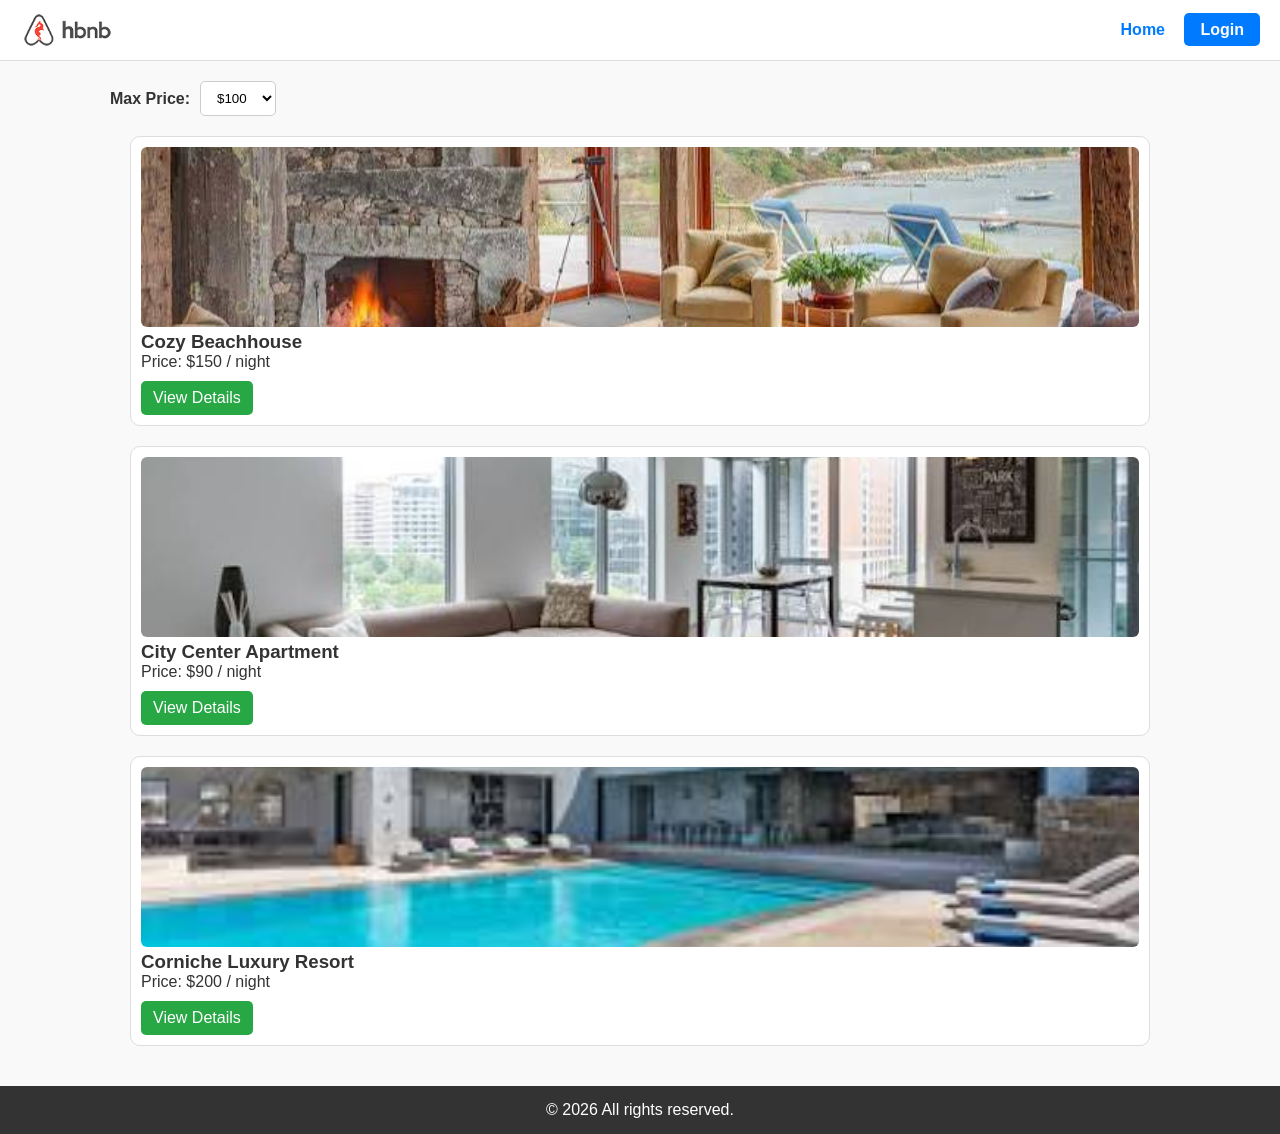
==== part4/base_model/index.html @ 72900890 "add more details" ====
<!DOCTYPE html>
<html lang="en">
<head>
    <meta charset="UTF-8">
    <meta name="viewport" content="width=device-width, initial-scale=1.0">
    <title>List of Places</title>
    <link rel="stylesheet" href="styles.css">
    
</head>
<body>
    <header>
       <img src="images/logo.png" alt="HBnB Logo" class="logo">
        <nav>
            <a href="index.html">Home</a>
            <a href="login.html" class="login-button">Login</a>
        </nav>
    </header>
    
    <main>
        <section id="filter">
            <label for="price-filter">Max Price:</label>
            <select id="price-filter">
                <option value="100">$100</option>
                <option value="200">$200</option>
                <option value="500">$500</option>
            </select>
        </section>

        <section id="places-list">
            <!-- Card 1 -->
            <article class="place-card">
                <img src="images/image1.jpg" alt="Cozy Beachhouse" class="place-img">
                <h3>Cozy Beachhouse</h3>
                <p>Price: $150 / night</p>
                <a href="place.html" class="details-button">View Details</a>
            </article>
            
            <!-- Card 2 -->
            <article class="place-card">
                <img src="images/image2.jpg" alt="City Center Apartment" class="place-img">
                <h3>City Center Apartment</h3>
                <p>Price: $90 / night</p>
                <a href="place.html" class="details-button">View Details</a>
                 </article>


                
           <!-- Card 3 -->
            <article class="place-card">
                <img src="images/image3.jpg" alt="Corniche Luxury Resort" class="place-img">
                <h3>Corniche Luxury Resort</h3>
                <p>Price: $200 / night</p>
                <a href="place.html" class="details-button">View Details</a>   
            </article>
        </section>
    </main>

    <footer>
        <p>&copy; 2026 All rights reserved.</p>
    </footer>
</body>
</html>
---- part4/base_model/styles.css ----
/* General Rules */
* {
    box-sizing: border-box;
    margin: 0;
    padding: 0;
    font-family: 'Segoe UI', Tahoma, Geneva, Verdana, sans-serif;
}

body {
    display: flex;
    flex-direction: column;
    min-height: 100vh;
    background-color: #f9f9f9;
    color: #333;
}

/* Header & Navigation */
header {
    background-color: #ffffff;
    border-bottom: 1px solid #ddd;
    padding: 10px 20px;
    display: flex;
    justify-content: space-between;
    align-items: center;
}

.logo {
    height: 40px;
}

nav a {
    margin-left: 15px;
    text-decoration: none;
    color: #007bff;
    font-weight: bold;
}

.login-button {
    background-color: #007bff;
    color: white !important;
    padding: 8px 16px;
    border-radius: 5px;
    text-decoration: none;
}

/* Main Layout */
main {
    flex: 1;
    max-width: 1100px;
    width: 100%;
    margin: 0 auto;
    padding: 20px;
}
/* Filter Section */
#filter {
    margin-bottom: 20px;
    display: flex;
    align-items: center;
    gap: 10px;
}

#filter label {
    font-weight: bold;
}

#price-filter {
    padding: 8px 12px;
    border: 1px solid #ccc;
    border-radius: 5px;
    background-color: #fff;
    cursor: pointer;
}

/* Place Cards & Review Cards (Required Specs) */
.place-card, .review-card {
    margin: 20px;
    padding: 10px;
    border: 1px solid #ddd;
    border-radius: 10px;
    background-color: #fff;
}

.places-grid {
    display: grid;
    grid-template-columns: repeat(auto-fit, minmax(280px, 1fr));
}

.place-card img {
    width: 100%;
    height: 180px;
    object-fit: cover;
    border-radius: 6px;
}

.details-button {
    display: inline-block;
    margin-top: 10px;
    padding: 8px 12px;
    background-color: #28a745;
    color: white;
    text-decoration: none;
    border-radius: 5px;
}

/* Place Details Page */
.place-details {
    margin: 20px 0;
}

.place-info {
    margin-bottom: 20px;
}

/* Forms (Login & Add Review) */
.form, .add-review {
    max-width: 400px;
    margin: 20px auto;
    padding: 20px;
    background: #fff;
    border: 1px solid #ddd;
    border-radius: 10px;
}

.form label {
    display: block;
    margin-bottom: 5px;
    font-weight: bold;
}

.form input, .form textarea, .form select {
    width: 100%;
    padding: 8px;
    margin-bottom: 15px;
    border: 1px solid #ccc;
    border-radius: 4px;
}

.form button {
    width: 100%;
    padding: 10px;
    background-color: #007bff;
    color: white;
    border: none;
    border-radius: 4px;
    cursor: pointer;
}

/* Footer */
footer {
    background-color: #333;
    color: white;
    text-align: center;
    padding: 15px;
    margin-top: auto;
}
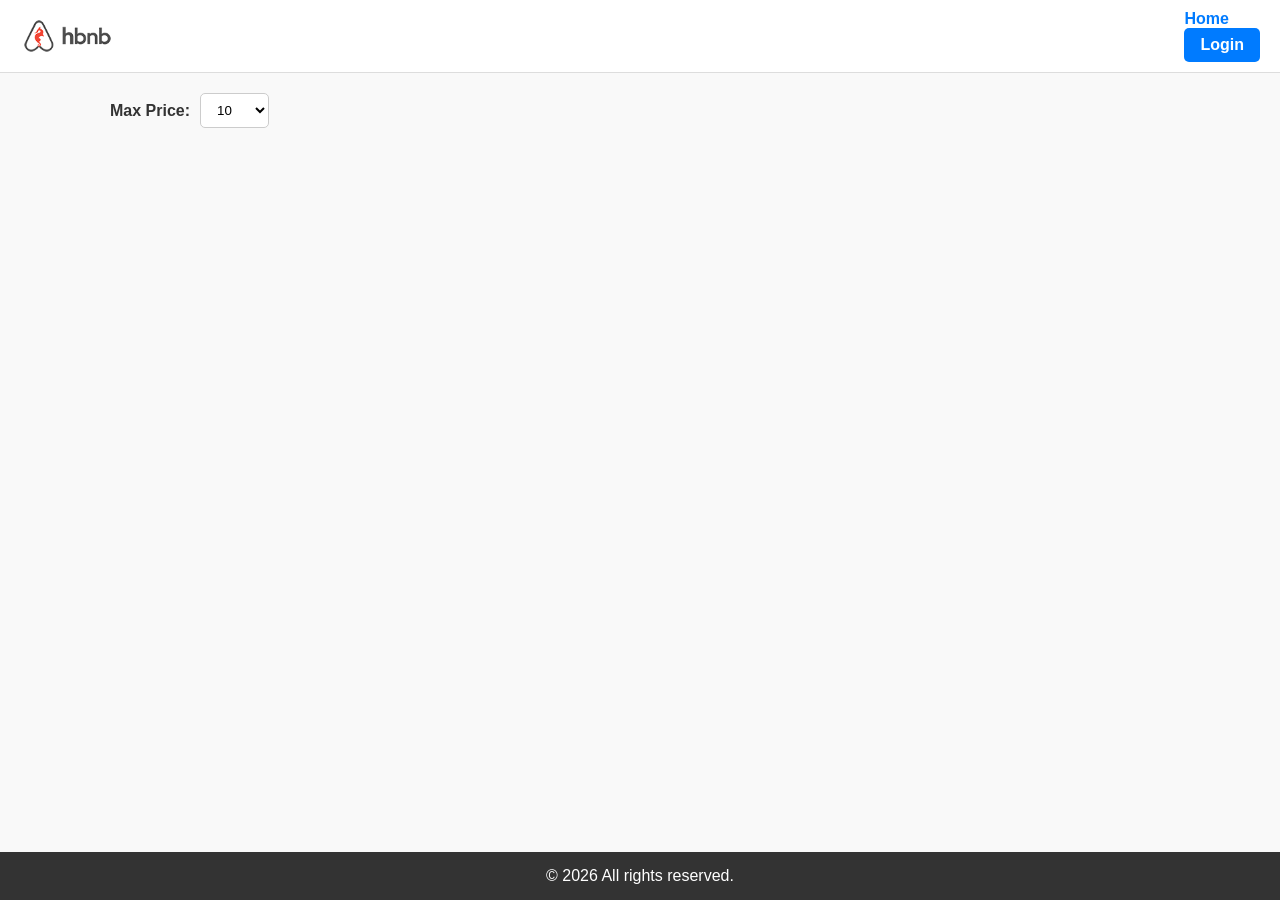
==== commit beedbf53: "Implement index page functionality" ====
--- a/part4/base_model/index.html
+++ b/part4/base_model/index.html
@@ -5,58 +5,36 @@
     <meta name="viewport" content="width=device-width, initial-scale=1.0">
     <title>List of Places</title>
     <link rel="stylesheet" href="styles.css">
-    
 </head>
+
 <body>
     <header>
-       <img src="images/logo.png" alt="HBnB Logo" class="logo">
+        <img src="images/logo.png" alt="HBnB Logo" class="logo">
+
         <nav>
             <a href="index.html">Home</a>
-            <a href="login.html" class="login-button">Login</a>
+            <a href="login.html" id="login-link" class="login-button">Login</a>
         </nav>
     </header>
-    
+
     <main>
         <section id="filter">
             <label for="price-filter">Max Price:</label>
+
             <select id="price-filter">
-                <option value="100">$100</option>
-                <option value="200">$200</option>
-                <option value="500">$500</option>
+                <!-- Options will be populated dynamically -->
             </select>
         </section>
 
         <section id="places-list">
-            <!-- Card 1 -->
-            <article class="place-card">
-                <img src="images/image1.jpg" alt="Cozy Beachhouse" class="place-img">
-                <h3>Cozy Beachhouse</h3>
-                <p>Price: $150 / night</p>
-                <a href="place.html" class="details-button">View Details</a>
-            </article>
-            
-            <!-- Card 2 -->
-            <article class="place-card">
-                <img src="images/image2.jpg" alt="City Center Apartment" class="place-img">
-                <h3>City Center Apartment</h3>
-                <p>Price: $90 / night</p>
-                <a href="place.html" class="details-button">View Details</a>
-                 </article>
-
-
-                
-           <!-- Card 3 -->
-            <article class="place-card">
-                <img src="images/image3.jpg" alt="Corniche Luxury Resort" class="place-img">
-                <h3>Corniche Luxury Resort</h3>
-                <p>Price: $200 / night</p>
-                <a href="place.html" class="details-button">View Details</a>   
-            </article>
+            <!-- Places will be populated dynamically -->
         </section>
     </main>
 
     <footer>
         <p>&copy; 2026 All rights reserved.</p>
     </footer>
+
+    <script src="scripts.js"></script>
 </body>
 </html>
--- a/part4/base_model/styles.css
+++ b/part4/base_model/styles.css
@@ -152,4 +152,52 @@
     text-align: center;
     padding: 15px;
     margin-top: auto;
+}
+/* ==========================================
+   Place Details & Interactive Star Rating
+   ========================================== */
+
+.review-card h4 {
+    display: flex;
+    justify-content: space-between;
+    align-items: center;
+    margin-bottom: 8px;
+}
+
+.rating-badge {
+    background-color: #eef5ff;
+    color: #007bff;
+    padding: 3px 8px;
+    border-radius: 4px;
+    font-size: 0.9rem;
+}
+
+.review-card p {
+    color: #666;
+    font-style: italic;
+}
+
+.star-rating {
+    display: flex;
+    flex-direction: row-reverse;
+    justify-content: flex-end;
+    margin: 5px 0 15px 0;
+}
+
+.star-rating input {
+    display: none;
+}
+
+.star-rating label {
+    font-size: 1.8rem;
+    color: #ccc;
+    cursor: pointer;
+    transition: color 0.2s ease;
+    margin-top: 0;
+}
+
+.star-rating label:hover,
+.star-rating label:hover ~ label,
+.star-rating input:checked ~ label {
+    color: #ffb400;
 }
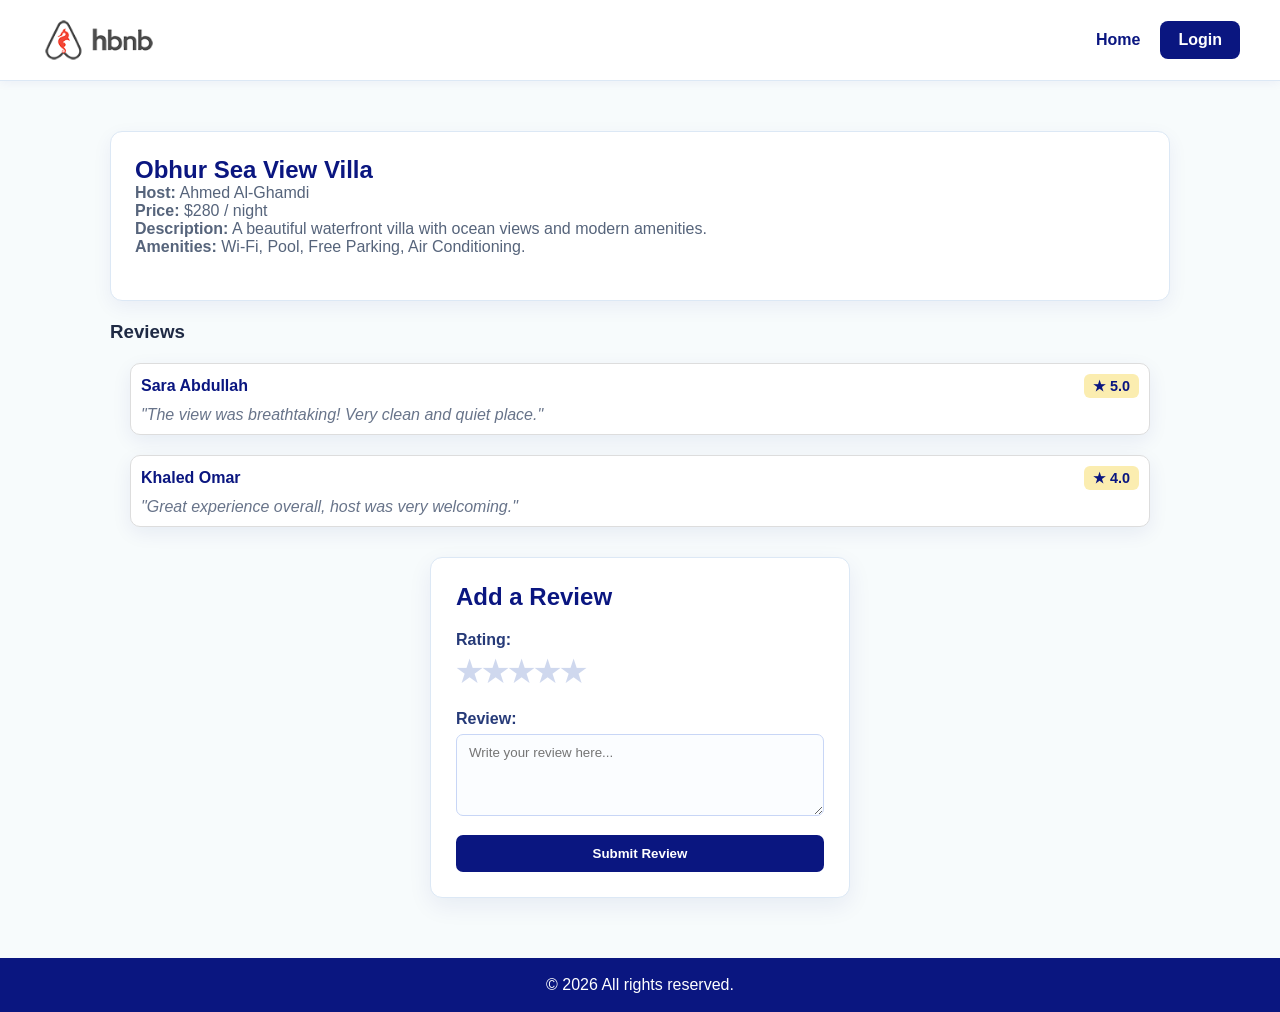
==== commit ecc3a235: "update" ====
--- a/part4/base_model/index.html
+++ b/part4/base_model/index.html
@@ -1,40 +1,148 @@
+
 <!DOCTYPE html>
+
 <html lang="en">
+
 <head>
+
     <meta charset="UTF-8">
+
     <meta name="viewport" content="width=device-width, initial-scale=1.0">
-    <title>List of Places</title>
+
+    <title>Place Details</title>
+
     <link rel="stylesheet" href="styles.css">
+
 </head>
 
 <body>
+
     <header>
+
         <img src="images/logo.png" alt="HBnB Logo" class="logo">
 
         <nav>
+
             <a href="index.html">Home</a>
-            <a href="login.html" id="login-link" class="login-button">Login</a>
+
+            <a href="login.html" class="login-button">Login</a>
+
         </nav>
+
     </header>
 
+
+
     <main>
-        <section id="filter">
-            <label for="price-filter">Max Price:</label>
 
-            <select id="price-filter">
-                <!-- Options will be populated dynamically -->
-            </select>
+        <!-- Place Extended Details -->
+
+        <section id="place-details" class="place-details">
+
+            <h2>Obhur Sea View Villa</h2>
+
+            <div class="place-info">
+
+                <p><strong>Host:</strong> Ahmed Al-Ghamdi</p>
+
+                <p><strong>Price:</strong> $280 / night</p>
+
+                <p><strong>Description:</strong> A beautiful waterfront villa with ocean views and modern amenities.</p>
+
+                <p><strong>Amenities:</strong> Wi-Fi, Pool, Free Parking, Air Conditioning.</p>
+
+            </div>
+
         </section>
 
-        <section id="places-list">
-            <!-- Places will be populated dynamically -->
+
+
+        <!-- Reviews Section -->
+
+        <section id="reviews">
+
+            <h3>Reviews</h3>
+
+           
+
+            <article class="review-card">
+
+                <h4>Sara Abdullah <span class="rating-badge">★ 5.0</span></h4>
+
+                <p>"The view was breathtaking! Very clean and quiet place."</p>
+
+            </article>
+
+
+
+            <article class="review-card">
+
+                <h4>Khaled Omar <span class="rating-badge">★ 4.0</span></h4>
+
+                <p>"Great experience overall, host was very welcoming."</p>
+
+            </article>
+
         </section>
+
+
+
+        <!-- Add Review Form -->
+
+        <section id="add-review">
+
+            <form id="review-form" class="add-review form">
+
+                <h2>Add a Review</h2>
+
+               
+
+                <label>Rating:</label>
+
+                <!-- add stars-->
+
+                <div class="star-rating">
+
+                    <input type="radio" id="star5" name="rating" value="5" required><label for="star5">★</label>
+
+                    <input type="radio" id="star4" name="rating" value="4"><label for="star4">★</label>
+
+                    <input type="radio" id="star3" name="rating" value="3"><label for="star3">★</label>
+
+                    <input type="radio" id="star2" name="rating" value="2"><label for="star2">★</label>
+
+                    <input type="radio" id="star1" name="rating" value="1"><label for="star1">★</label>
+
+                </div>
+
+
+
+                <label for="review-text">Review:</label>
+
+                <textarea id="review-text" name="review-text" rows="4" placeholder="Write your review here..." required></textarea>
+
+               
+
+                <button type="submit">Submit Review</button>
+
+            </form>
+
+        </section>
+
     </main>
 
+
+
     <footer>
+
         <p>&copy; 2026 All rights reserved.</p>
+
     </footer>
 
+
+
     <script src="scripts.js"></script>
+
 </body>
-</html>
+
+</html>
--- a/part4/base_model/styles.css
+++ b/part4/base_model/styles.css
@@ -10,37 +10,54 @@
     display: flex;
     flex-direction: column;
     min-height: 100vh;
-    background-color: #f9f9f9;
-    color: #333;
+    background-color: #f7fbfc;
+    color: #1f2a44;
 }
 
 /* Header & Navigation */
 header {
     background-color: #ffffff;
-    border-bottom: 1px solid #ddd;
-    padding: 10px 20px;
+    border-bottom: 1px solid #dce8f5;
+    padding: 15px 40px;
     display: flex;
     justify-content: space-between;
     align-items: center;
+    box-shadow: 0 2px 10px rgba(10, 22, 128, 0.05);
 }
 
 .logo {
-    height: 40px;
+    height: 50px;
+}
+
+nav {
+    display: flex;
+    align-items: center;
+    gap: 20px;
 }
 
 nav a {
-    margin-left: 15px;
     text-decoration: none;
-    color: #007bff;
-    font-weight: bold;
+    color: #0a1680;
+    font-weight: 600;
+    transition: color 0.2s ease;
+}
+
+nav a:hover {
+    color: #6f95ef;
 }
 
 .login-button {
-    background-color: #007bff;
+    background-color: #0a1680;
     color: white !important;
-    padding: 8px 16px;
-    border-radius: 5px;
+    padding: 10px 18px;
+    border-radius: 8px;
     text-decoration: none;
+    transition: background-color 0.2s ease, transform 0.2s ease;
+}
+
+.login-button:hover {
+    background-color: #2437a8;
+    transform: translateY(-1px);
 }
 
 /* Main Layout */
@@ -49,134 +66,216 @@
     max-width: 1100px;
     width: 100%;
     margin: 0 auto;
-    padding: 20px;
-}
+    padding: 30px 20px;
+}
+
 /* Filter Section */
 #filter {
-    margin-bottom: 20px;
+    margin-bottom: 25px;
     display: flex;
     align-items: center;
     gap: 10px;
 }
 
 #filter label {
-    font-weight: bold;
+    font-weight: 600;
+    color: #0a1680;
 }
 
 #price-filter {
-    padding: 8px 12px;
-    border: 1px solid #ccc;
-    border-radius: 5px;
-    background-color: #fff;
+    padding: 9px 14px;
+    border: 1px solid #b8caf4;
+    border-radius: 7px;
+    background-color: #ffffff;
+    color: #0a1680;
     cursor: pointer;
-}
-
-/* Place Cards & Review Cards (Required Specs) */
-.place-card, .review-card {
+    outline: none;
+}
+
+#price-filter:focus {
+    border-color: #93b2f8;
+    box-shadow: 0 0 0 3px rgba(147, 178, 248, 0.22);
+}
+
+/* Places Grid */
+#places-list {
+    display: grid;
+    grid-template-columns: repeat(auto-fit, minmax(320px, 1fr));
+    gap: 16px;
+}
+
+/* Place Cards & Review Cards - Required Specs */
+.place-card,
+.review-card {
     margin: 20px;
     padding: 10px;
     border: 1px solid #ddd;
     border-radius: 10px;
-    background-color: #fff;
-}
-
-.places-grid {
-    display: grid;
-    grid-template-columns: repeat(auto-fit, minmax(280px, 1fr));
+
+    background-color: #ffffff;
+    box-shadow: 0 6px 20px rgba(10, 22, 128, 0.07);
+    transition: transform 0.2s ease, box-shadow 0.2s ease;
+}
+
+.place-card:hover {
+    transform: translateY(-5px);
+    box-shadow: 0 10px 28px rgba(10, 22, 128, 0.12);
 }
 
 .place-card img {
     width: 100%;
     height: 180px;
     object-fit: cover;
-    border-radius: 6px;
+    border-radius: 8px;
+}
+
+.place-card h3 {
+    color: #0a1680;
+    margin-top: 8px;
+}
+
+.place-card p {
+    margin-top: 8px;
+    color: #56647b;
 }
 
 .details-button {
     display: inline-block;
-    margin-top: 10px;
-    padding: 8px 12px;
-    background-color: #28a745;
+    margin-top: 12px;
+    padding: 9px 14px;
+    background-color: #0a1680;
     color: white;
     text-decoration: none;
-    border-radius: 5px;
+    border-radius: 7px;
+    font-weight: 600;
+    transition: background-color 0.2s ease, transform 0.2s ease;
+}
+
+.details-button:hover {
+    background-color: #93b2f8;
+    color: #0a1680;
+    transform: translateY(-1px);
 }
 
 /* Place Details Page */
 .place-details {
     margin: 20px 0;
+    padding: 24px;
+    background-color: #ffffff;
+    border: 1px solid #dce8f5;
+    border-radius: 12px;
+    box-shadow: 0 6px 20px rgba(10, 22, 128, 0.06);
+}
+
+.place-details h1,
+.place-details h2,
+.place-details h3 {
+    color: #0a1680;
 }
 
 .place-info {
     margin-bottom: 20px;
-}
-
-/* Forms (Login & Add Review) */
-.form, .add-review {
-    max-width: 400px;
-    margin: 20px auto;
-    padding: 20px;
-    background: #fff;
-    border: 1px solid #ddd;
-    border-radius: 10px;
+    color: #56647b;
+}
+
+/* Forms - Login & Add Review */
+.form,
+.add-review {
+    max-width: 420px;
+    margin: 30px auto;
+    padding: 25px;
+    background-color: #ffffff;
+    border: 1px solid #dce8f5;
+    border-radius: 12px;
+    box-shadow: 0 8px 24px rgba(10, 22, 128, 0.07);
+}
+
+.form h1,
+.form h2,
+.add-review h1,
+.add-review h2 {
+    color: #0a1680;
+    margin-bottom: 20px;
 }
 
 .form label {
     display: block;
-    margin-bottom: 5px;
-    font-weight: bold;
-}
-
-.form input, .form textarea, .form select {
+    margin-bottom: 6px;
+    font-weight: 600;
+    color: #263a78;
+}
+
+.form input,
+.form textarea,
+.form select {
     width: 100%;
-    padding: 8px;
+    padding: 10px 12px;
     margin-bottom: 15px;
-    border: 1px solid #ccc;
-    border-radius: 4px;
+    border: 1px solid #c8d6f6;
+    border-radius: 7px;
+    background-color: #fbfdff;
+    outline: none;
+    transition: border-color 0.2s ease, box-shadow 0.2s ease;
+}
+
+.form input:focus,
+.form textarea:focus,
+.form select:focus {
+    border-color: #93b2f8;
+    box-shadow: 0 0 0 3px rgba(147, 178, 248, 0.22);
 }
 
 .form button {
     width: 100%;
-    padding: 10px;
-    background-color: #007bff;
+    padding: 11px;
+    background-color: #0a1680;
     color: white;
     border: none;
-    border-radius: 4px;
+    border-radius: 7px;
     cursor: pointer;
+    font-weight: 600;
+    transition: background-color 0.2s ease, transform 0.2s ease;
+}
+
+.form button:hover {
+    background-color: #93b2f8;
+    color: #0a1680;
+    transform: translateY(-1px);
 }
 
 /* Footer */
 footer {
-    background-color: #333;
-    color: white;
+    background-color: #0a1680;
+    color: #ffffff;
     text-align: center;
-    padding: 15px;
+    padding: 18px;
     margin-top: auto;
 }
-/* ==========================================
-   Place Details & Interactive Star Rating
-   ========================================== */
-
+
+/* Reviews */
 .review-card h4 {
     display: flex;
     justify-content: space-between;
     align-items: center;
     margin-bottom: 8px;
+    color: #0a1680;
+}
+
+.review-card p {
+    color: #68748a;
+    font-style: italic;
 }
 
 .rating-badge {
-    background-color: #eef5ff;
-    color: #007bff;
-    padding: 3px 8px;
-    border-radius: 4px;
+    background-color: #fbedb0;
+    color: #0a1680;
+    padding: 4px 9px;
+    border-radius: 6px;
     font-size: 0.9rem;
-}
-
-.review-card p {
-    color: #666;
-    font-style: italic;
-}
-
+    font-weight: 600;
+}
+
+/* Interactive Star Rating */
 .star-rating {
     display: flex;
     flex-direction: row-reverse;
@@ -190,7 +289,7 @@
 
 .star-rating label {
     font-size: 1.8rem;
-    color: #ccc;
+    color: #cfd8ee;
     cursor: pointer;
     transition: color 0.2s ease;
     margin-top: 0;
@@ -199,5 +298,5 @@
 .star-rating label:hover,
 .star-rating label:hover ~ label,
 .star-rating input:checked ~ label {
-    color: #ffb400;
-}+    color: #f1cf5f;
+}
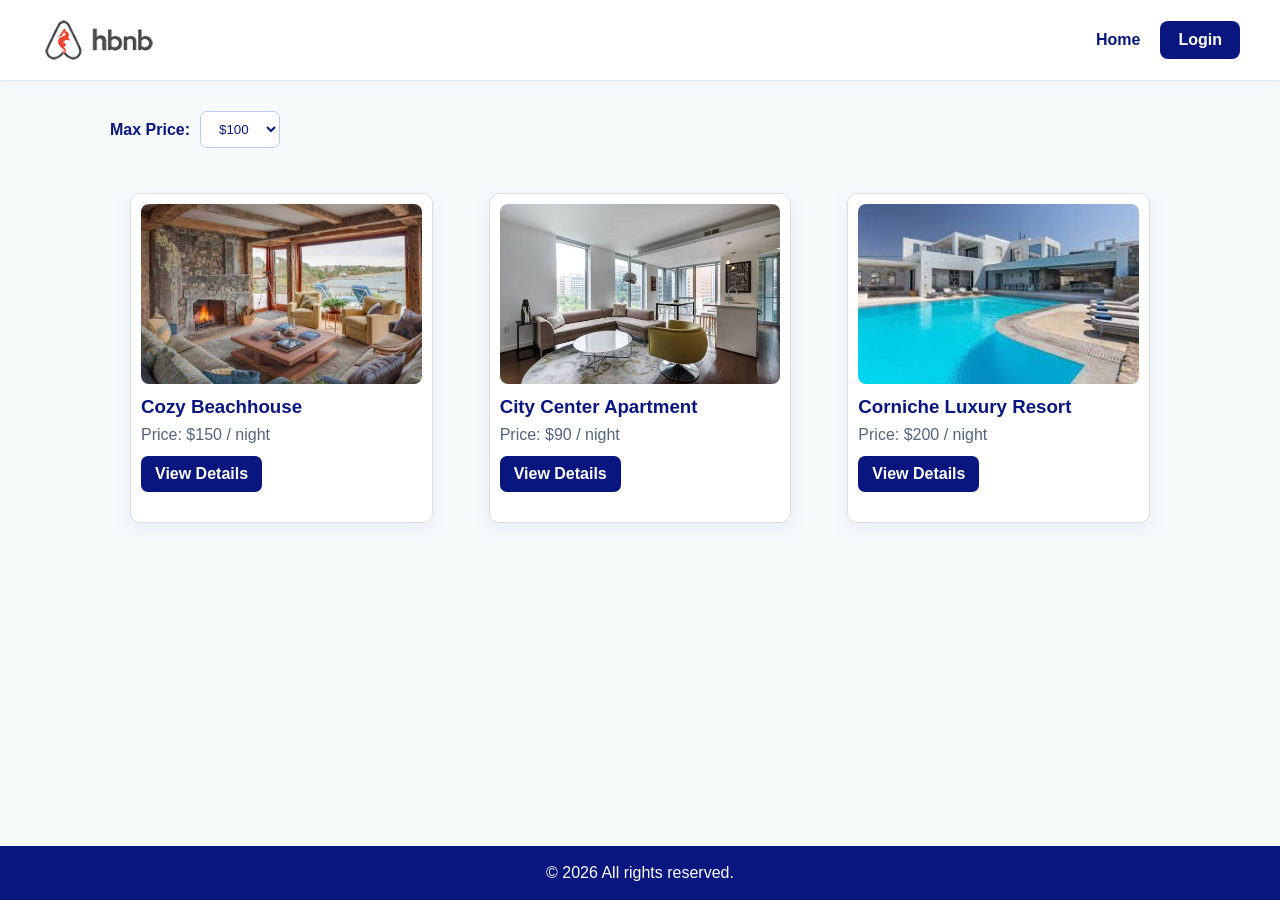
==== commit b71eadc7: "update the file more details" ====
--- a/part4/base_model/index.html
+++ b/part4/base_model/index.html
@@ -1,148 +1,66 @@
-
 <!DOCTYPE html>
-
 <html lang="en">
-
 <head>
-
     <meta charset="UTF-8">
-
     <meta name="viewport" content="width=device-width, initial-scale=1.0">
-
-    <title>Place Details</title>
-
+    <title>List of Places</title>
     <link rel="stylesheet" href="styles.css">
-
 </head>
-
 <body>
-
     <header>
-
-        <img src="images/logo.png" alt="HBnB Logo" class="logo">
-
+       <img src="images/logo.png" alt="HBnB Logo" class="logo">
         <nav>
-
             <a href="index.html">Home</a>
-
             <a href="login.html" class="login-button">Login</a>
-
         </nav>
-
     </header>
-
-
-
+    
     <main>
-
-        <!-- Place Extended Details -->
-
-        <section id="place-details" class="place-details">
-
-            <h2>Obhur Sea View Villa</h2>
-
-            <div class="place-info">
-
-                <p><strong>Host:</strong> Ahmed Al-Ghamdi</p>
-
-                <p><strong>Price:</strong> $280 / night</p>
-
-                <p><strong>Description:</strong> A beautiful waterfront villa with ocean views and modern amenities.</p>
-
-                <p><strong>Amenities:</strong> Wi-Fi, Pool, Free Parking, Air Conditioning.</p>
-
-            </div>
-
+        <section id="filter">
+            <label for="price-filter">Max Price:</label>
+            <select id="price-filter">
+                <option value="100">$100</option>
+                <option value="200">$200</option>
+                <option value="500">$500</option>
+            </select>
         </section>
 
-
-
-        <!-- Reviews Section -->
-
-        <section id="reviews">
-
-            <h3>Reviews</h3>
-
-           
-
-            <article class="review-card">
-
-                <h4>Sara Abdullah <span class="rating-badge">★ 5.0</span></h4>
-
-                <p>"The view was breathtaking! Very clean and quiet place."</p>
-
+        <section id="places-list">
+            <!-- Card 1 -->
+            <article class="place-card">
+                <img src="images/image1.jpg" alt="Cozy Beachhouse" class="place-img">
+                <div class="place-info">
+                    <h3>Cozy Beachhouse</h3>
+                    <p>Price: $150 / night</p>
+                    <a href="place.html" class="details-button">View Details</a>
+                </div>
+            </article>
+            
+            <!-- Card 2 -->
+            <article class="place-card">
+                <img src="images/image2.jpg" alt="City Center Apartment" class="place-img">
+                <div class="place-info">
+                    <h3>City Center Apartment</h3>
+                    <p>Price: $90 / night</p>
+                    <a href="place.html" class="details-button">View Details</a>
+                </div>
             </article>
 
-
-
-            <article class="review-card">
-
-                <h4>Khaled Omar <span class="rating-badge">★ 4.0</span></h4>
-
-                <p>"Great experience overall, host was very welcoming."</p>
-
+            <!-- Card 3 -->
+            <article class="place-card">
+                
+                <img src="images/image3.jpg" alt="Corniche Luxury Resort" class="place-img">
+                <div class="place-info">
+                    <h3>Corniche Luxury Resort</h3>
+                    <p>Price: $200 / night</p>
+                    <a href="place.html" class="details-button">View Details</a>   
+                </div>
             </article>
-
         </section>
-
-
-
-        <!-- Add Review Form -->
-
-        <section id="add-review">
-
-            <form id="review-form" class="add-review form">
-
-                <h2>Add a Review</h2>
-
-               
-
-                <label>Rating:</label>
-
-                <!-- add stars-->
-
-                <div class="star-rating">
-
-                    <input type="radio" id="star5" name="rating" value="5" required><label for="star5">★</label>
-
-                    <input type="radio" id="star4" name="rating" value="4"><label for="star4">★</label>
-
-                    <input type="radio" id="star3" name="rating" value="3"><label for="star3">★</label>
-
-                    <input type="radio" id="star2" name="rating" value="2"><label for="star2">★</label>
-
-                    <input type="radio" id="star1" name="rating" value="1"><label for="star1">★</label>
-
-                </div>
-
-
-
-                <label for="review-text">Review:</label>
-
-                <textarea id="review-text" name="review-text" rows="4" placeholder="Write your review here..." required></textarea>
-
-               
-
-                <button type="submit">Submit Review</button>
-
-            </form>
-
-        </section>
-
     </main>
 
-
-
     <footer>
-
         <p>&copy; 2026 All rights reserved.</p>
-
     </footer>
-
-
-
-    <script src="scripts.js"></script>
-
 </body>
-
 </html>
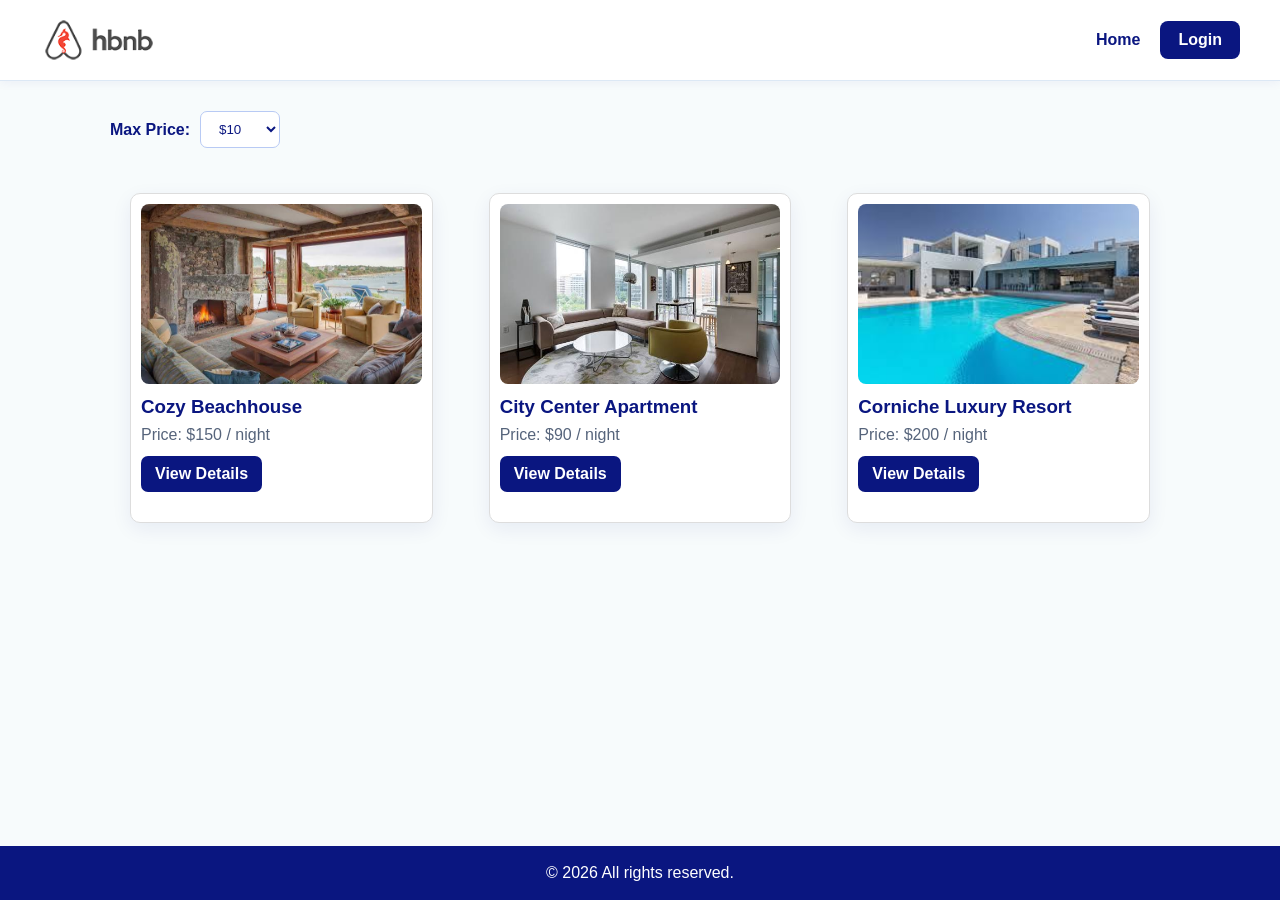
==== commit e7c9f273: "add more ditails" ====
--- a/part4/base_model/index.html
+++ b/part4/base_model/index.html
@@ -19,9 +19,10 @@
         <section id="filter">
             <label for="price-filter">Max Price:</label>
             <select id="price-filter">
+                <option value="10">$10</option>
+                <option value="50">$50</option>
                 <option value="100">$100</option>
-                <option value="200">$200</option>
-                <option value="500">$500</option>
+                <option value="all">All</option>
             </select>
         </section>
 
--- a/part4/base_model/styles.css
+++ b/part4/base_model/styles.css
@@ -300,3 +300,66 @@
 .star-rating input:checked ~ label {
     color: #f1cf5f;
 }
+#login-form {
+  background: #ffffff;
+  padding: 2.5rem;
+  border-radius: 12px;
+  box-shadow: 0 4px 20px rgba(0, 0, 0, 0.05);
+  border: 1px solid #e9ecef;
+  width: 100%;
+  max-width: 380px;
+  margin: 0 auto;
+}
+
+#login-form h1 {
+  font-size: 1.5rem;
+  font-weight: 600;
+  margin-bottom: 1.5rem;
+  text-align: center;
+  color: #1a1a1a;
+}
+
+#login-form label {
+  display: block;
+  font-size: 0.875rem;
+  font-weight: 500;
+  margin-bottom: 0.5rem;
+  color: #343a40;
+}
+
+#login-form input {
+  width: 100%;
+  padding: 0.75rem 0.9rem;
+  margin-bottom: 1.25rem;
+  border: 1px solid #ced4da;
+  border-radius: 8px;
+  font-size: 0.95rem;
+  outline: none;
+  transition: border-color 0.2s ease, box-shadow 0.2s ease;
+}
+
+#login-form input:focus {
+  border-color: #ff385c;
+  box-shadow: 0 0 0 3px rgba(255, 56, 92, 0.15);
+}
+
+#login-form button {
+  width: 100%;
+  padding: 0.8rem;
+  background-color: #ff385c;
+  color: #ffffff;
+  border: none;
+  border-radius: 8px;
+  font-size: 0.95rem;
+  font-weight: 600;
+  cursor: pointer;
+  transition: background-color 0.2s ease, transform 0.1s ease;
+}
+
+#login-form button:hover {
+  background-color: #8b0be0;
+}
+
+#login-form button:active {
+  transform: scale(0.99);
+}
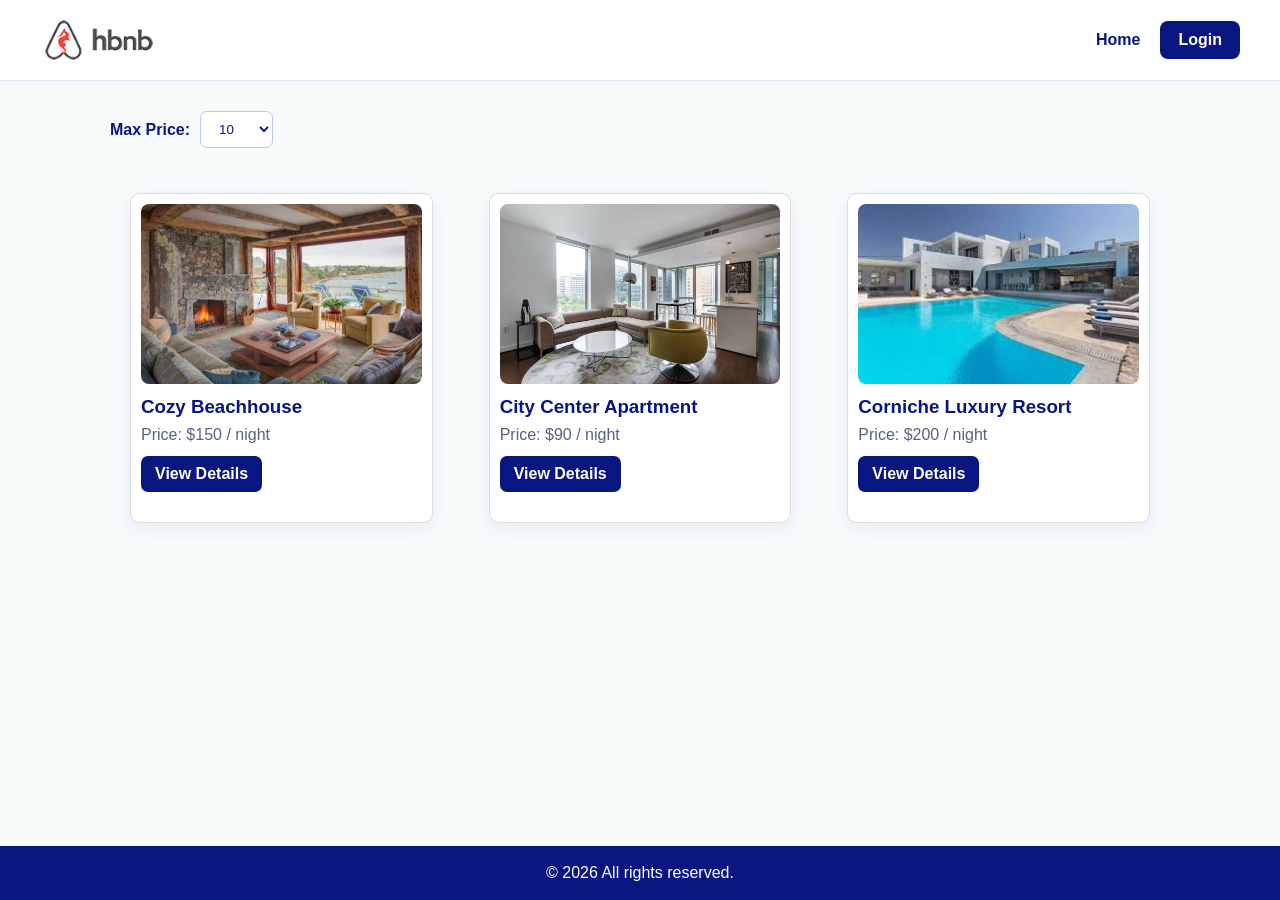
==== commit 91d938cd: "add more details" ====
--- a/part4/base_model/index.html
+++ b/part4/base_model/index.html
@@ -19,10 +19,7 @@
         <section id="filter">
             <label for="price-filter">Max Price:</label>
             <select id="price-filter">
-                <option value="10">$10</option>
-                <option value="50">$50</option>
-                <option value="100">$100</option>
-                <option value="all">All</option>
+                
             </select>
         </section>
 
@@ -33,7 +30,7 @@
                 <div class="place-info">
                     <h3>Cozy Beachhouse</h3>
                     <p>Price: $150 / night</p>
-                    <a href="place.html" class="details-button">View Details</a>
+                    <a href="place.html?id=1" class="details-button">View Details</a>
                 </div>
             </article>
             
@@ -43,7 +40,7 @@
                 <div class="place-info">
                     <h3>City Center Apartment</h3>
                     <p>Price: $90 / night</p>
-                    <a href="place.html" class="details-button">View Details</a>
+                    <a href="place.html?id=2" class="details-button">View Details</a>
                 </div>
             </article>
 
@@ -54,8 +51,7 @@
                 <div class="place-info">
                     <h3>Corniche Luxury Resort</h3>
                     <p>Price: $200 / night</p>
-                    <a href="place.html" class="details-button">View Details</a>   
-                </div>
+                      <a href="place.html?id=3" class="details-button">View Details</a>
             </article>
         </section>
     </main>
@@ -63,5 +59,6 @@
     <footer>
         <p>&copy; 2026 All rights reserved.</p>
     </footer>
+     <script src="scripts.js"></script>
 </body>
 </html>
--- a/part4/base_model/styles.css
+++ b/part4/base_model/styles.css
@@ -346,7 +346,7 @@
 #login-form button {
   width: 100%;
   padding: 0.8rem;
-  background-color: #ff385c;
+  background-color:  #0a1680;
   color: #ffffff;
   border: none;
   border-radius: 8px;
